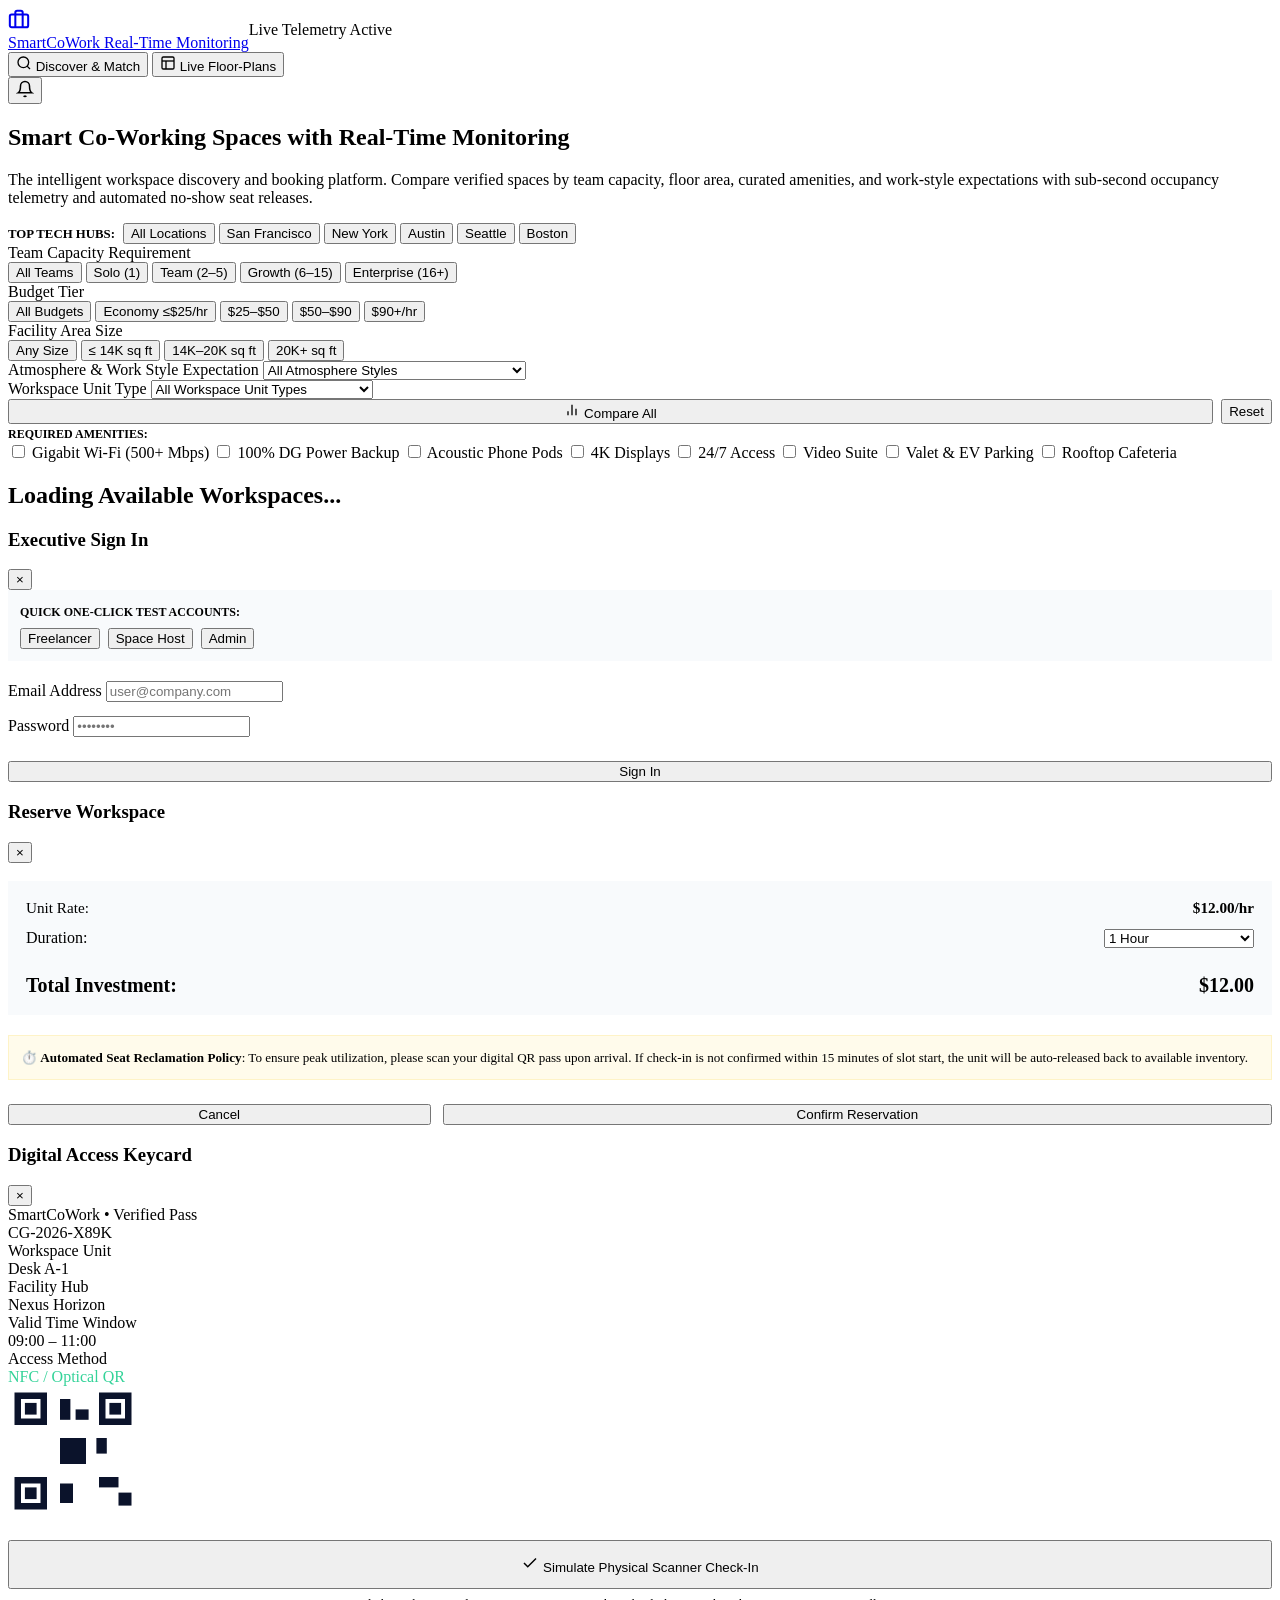
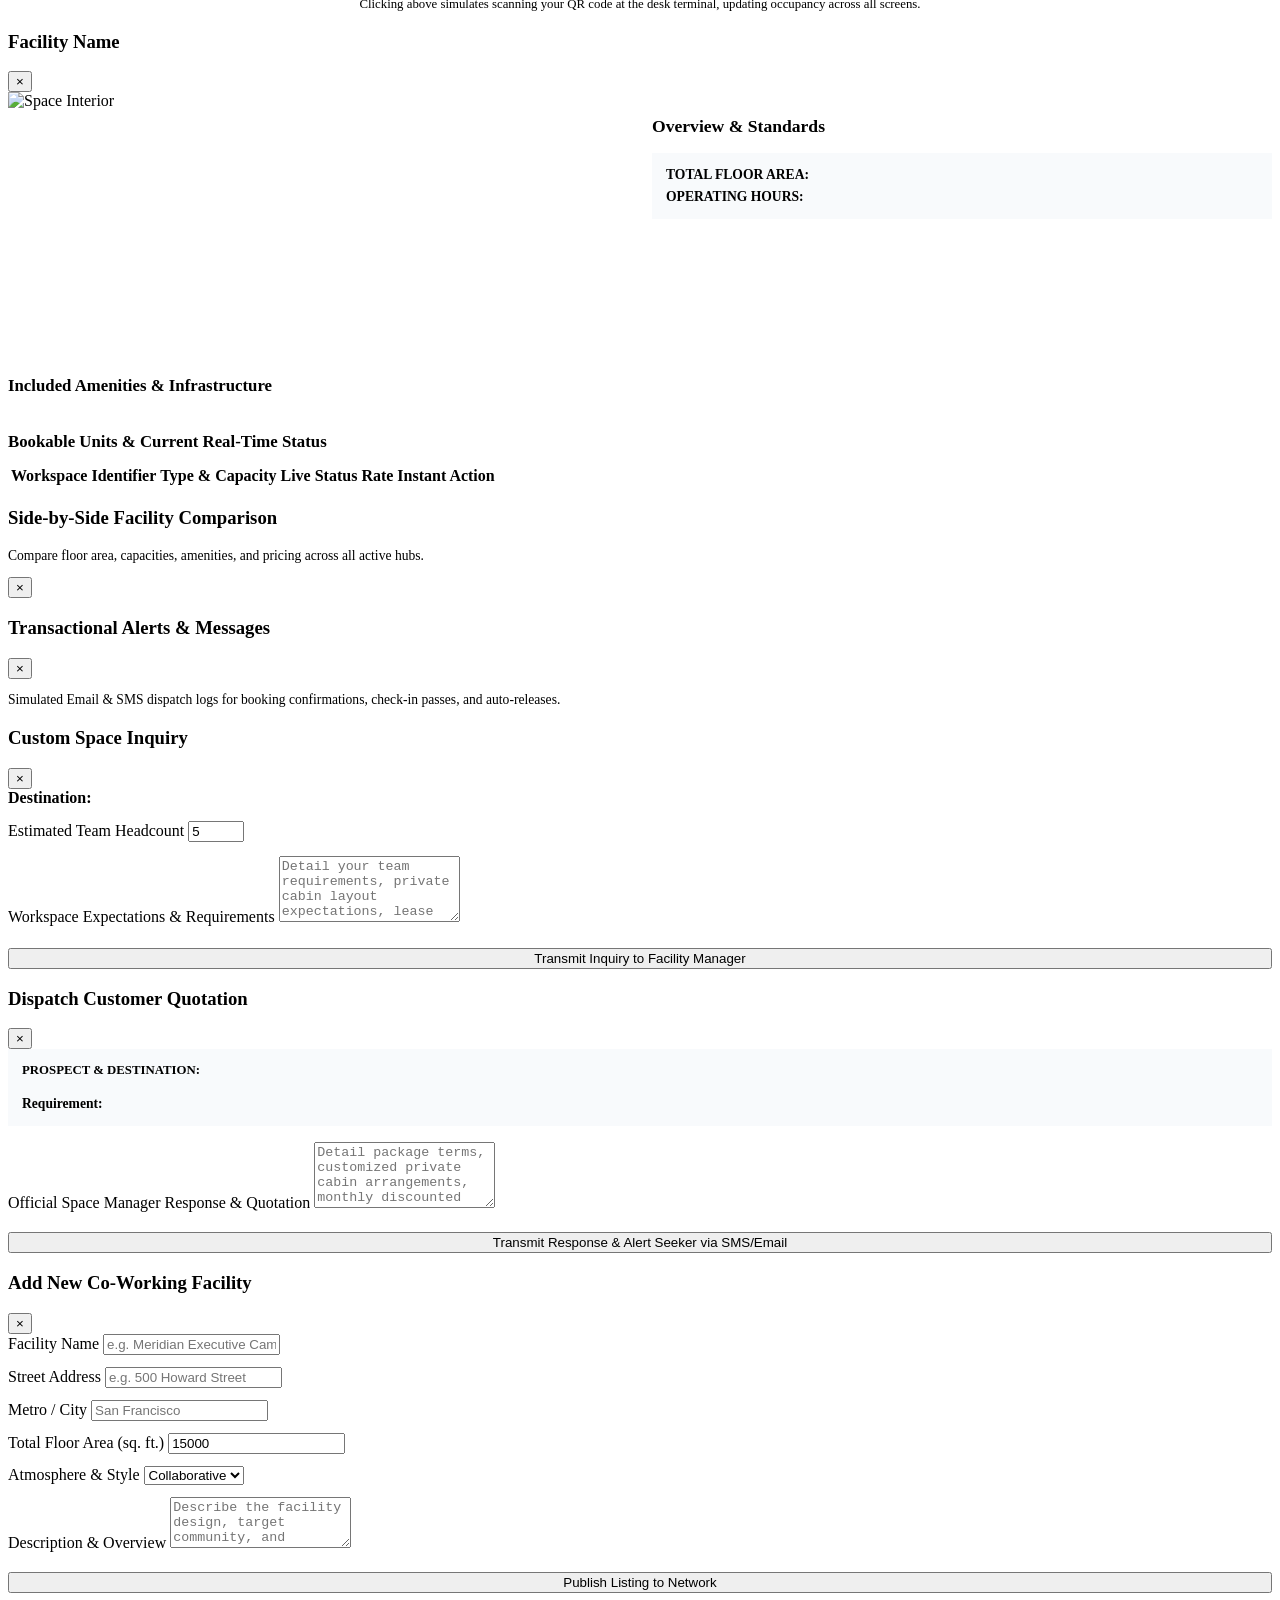
==== public/index.html @ 412f6cab "feat: Smart Co-Working Space Management platform with real-time telemetry, multi-bracket search, and" ====
<!DOCTYPE html>
<html lang="en">
<head>
  <meta charset="UTF-8">
  <meta name="viewport" content="width=device-width, initial-scale=1.0">
  <title>SmartCoWork | Real-Time Workspace Intelligence & Management</title>
  <link rel="stylesheet" href="/css/style.css">
</head>
<body>

  <!-- ==========================================================================
       Executive Navigation Bar
       ========================================================================== -->
  <header class="header">
    <div class="container header-inner">
      <div style="display: flex; align-items: center;">
        <a href="#" class="brand-wrapper" onclick="switchTab('explore')">
          <div class="brand-symbol">
            <svg width="22" height="22" viewBox="0 0 24 24" fill="none" stroke="currentColor" stroke-width="2.2">
              <rect x="2" y="7" width="20" height="14" rx="2" ry="2"/>
              <path d="M16 21V5a2 2 0 0 0-2-2h-4a2 2 0 0 0-2 2v16"/>
            </svg>
          </div>
          <div class="brand-text-block">
            <span class="brand-name">SmartCoWork</span>
            <span class="brand-subtext">Real-Time Monitoring</span>
          </div>
        </a>

        <div id="telemetry-live-badge" class="telemetry-pulse-indicator">
          <div class="pulse-circle"></div> Live Telemetry Active
        </div>
      </div>

      <!-- Navigation Links -->
      <nav class="nav-navigation">
        <button class="nav-link-btn active" data-tab="explore">
          <svg width="16" height="16" viewBox="0 0 24 24" fill="none" stroke="currentColor" stroke-width="2"><circle cx="11" cy="11" r="8"/><line x1="21" y1="21" x2="16.65" y2="16.65"/></svg>
          Discover & Match
        </button>
        <button class="nav-link-btn" data-tab="floor-map">
          <svg width="16" height="16" viewBox="0 0 24 24" fill="none" stroke="currentColor" stroke-width="2"><rect x="3" y="3" width="18" height="18" rx="2"/><line x1="3" y1="9" x2="21" y2="9"/><line x1="9" y1="21" x2="9" y2="9"/></svg>
          Live Floor-Plans
        </button>
        <button id="nav-item-bookings" class="nav-link-btn" data-tab="bookings" style="display: none;">
          <svg width="16" height="16" viewBox="0 0 24 24" fill="none" stroke="currentColor" stroke-width="2"><rect x="3" y="4" width="18" height="18" rx="2" ry="2"/><line x1="16" y1="2" x2="16" y2="6"/><line x1="8" y1="2" x2="8" y2="6"/><line x1="3" y1="10" x2="21" y2="10"/></svg>
          My Bookings
        </button>
        <button id="nav-item-host" class="nav-link-btn" data-tab="host" style="display: none;">
          <svg width="16" height="16" viewBox="0 0 24 24" fill="none" stroke="currentColor" stroke-width="2"><path d="M3 9l9-7 9 7v11a2 2 0 0 1-2 2H5a2 2 0 0 1-2-2z"/><polyline points="9 22 9 12 15 12 15 22"/></svg>
          Host Hub
        </button>
        <button id="nav-item-admin" class="nav-link-btn" data-tab="admin" style="display: none;">
          <svg width="16" height="16" viewBox="0 0 24 24" fill="none" stroke="currentColor" stroke-width="2"><path d="M12 20v-6M6 20V10M18 20V4"/></svg>
          Admin Console
        </button>
      </nav>

      <!-- User Auth & Notification Bell -->
      <div class="header-actions">
        <button class="notification-bell-btn" title="Simulated Email & SMS Notifications" onclick="openNotificationsDrawer()">
          <svg width="18" height="18" viewBox="0 0 24 24" fill="none" stroke="currentColor" stroke-width="2">
            <path d="M18 8A6 6 0 0 0 6 8c0 7-3 9-3 9h18s-3-2-3-9"/>
            <path d="M13.73 21a2 2 0 0 1-3.46 0"/>
          </svg>
          <span id="nav-bell-badge" class="bell-badge" style="display: none;">0</span>
        </button>

        <div id="auth-profile-container"></div>
      </div>
    </div>
  </header>

  <!-- ==========================================================================
       Main Container
       ========================================================================== -->
  <main class="container">

    <!-- ==========================================
         TAB 1: DISCOVER & SMART MATCH
         ========================================== -->
    <div id="pane-explore" class="tab-pane">
      
      <!-- Hero Headline Banner -->
      <section class="hero-section">
        <div class="hero-content">
          <h1 class="hero-headline">Smart Co-Working Spaces with <span>Real-Time Monitoring</span></h1>
          <p class="hero-subhead">
            The intelligent workspace discovery and booking platform. Compare verified spaces by team capacity, floor area, curated amenities, and work-style expectations with sub-second occupancy telemetry and automated no-show seat releases.
          </p>

          <!-- City Filter Pills -->
          <div class="city-pill-selector">
            <span style="font-size: 0.8rem; font-weight: 800; text-transform: uppercase; color: var(--text-muted); margin-right: 4px;">Top Tech Hubs:</span>
            <button class="city-pill-btn active" data-city="all">All Locations</button>
            <button class="city-pill-btn" data-city="San Francisco">San Francisco</button>
            <button class="city-pill-btn" data-city="New York">New York</button>
            <button class="city-pill-btn" data-city="Austin">Austin</button>
            <button class="city-pill-btn" data-city="Seattle">Seattle</button>
            <button class="city-pill-btn" data-city="Boston">Boston</button>
          </div>
        </div>

        <!-- Classy Segmented Filter Bar (NO RANGE SLIDERS) -->
        <div class="executive-filter-card">
          <div class="filter-row">
            
            <!-- Team Size Segmented Control -->
            <div class="filter-col">
              <label class="filter-label">Team Capacity Requirement</label>
              <div class="segmented-group">
                <button class="segmented-btn seg-team-btn active" data-val="all">All Teams</button>
                <button class="segmented-btn seg-team-btn" data-val="solo">Solo (1)</button>
                <button class="segmented-btn seg-team-btn" data-val="small">Team (2–5)</button>
                <button class="segmented-btn seg-team-btn" data-val="growth">Growth (6–15)</button>
                <button class="segmented-btn seg-team-btn" data-val="enterprise">Enterprise (16+)</button>
              </div>
            </div>

            <!-- Budget Bracket Segmented Control -->
            <div class="filter-col">
              <label class="filter-label">Budget Tier</label>
              <div class="segmented-group">
                <button class="segmented-btn seg-budget-btn active" data-val="all">All Budgets</button>
                <button class="segmented-btn seg-budget-btn" data-val="economy">Economy ≤$25/hr</button>
                <button class="segmented-btn seg-budget-btn" data-val="standard">$25–$50</button>
                <button class="segmented-btn seg-budget-btn" data-val="executive">$50–$90</button>
                <button class="segmented-btn seg-budget-btn" data-val="premium">$90+/hr</button>
              </div>
            </div>

            <!-- Floor Area Size Segmented Control -->
            <div class="filter-col">
              <label class="filter-label">Facility Area Size</label>
              <div class="segmented-group">
                <button class="segmented-btn seg-area-btn active" data-val="all">Any Size</button>
                <button class="segmented-btn seg-area-btn" data-val="compact">≤ 14K sq ft</button>
                <button class="segmented-btn seg-area-btn" data-val="medium">14K–20K sq ft</button>
                <button class="segmented-btn seg-area-btn" data-val="large">20K+ sq ft</button>
              </div>
            </div>

          </div>

          <!-- Secondary Filters Row -->
          <div class="filter-row" style="margin-bottom: 0;">
            
            <!-- Atmosphere / Vibe Select -->
            <div class="filter-col">
              <label class="filter-label">Atmosphere & Work Style Expectation</label>
              <select id="filter-work-style" class="select-input">
                <option value="all">All Atmosphere Styles</option>
                <option value="COLLABORATIVE">Collaborative & Energetic Startup Hub</option>
                <option value="QUIET_FOCUS">Quiet Focus & Deep Work Sanctuary</option>
                <option value="EXECUTIVE">Executive / Client-Facing Prestige Suites</option>
              </select>
            </div>

            <!-- Workspace Unit Type Select -->
            <div class="filter-col">
              <label class="filter-label">Workspace Unit Type</label>
              <select id="filter-unit-type" class="select-input">
                <option value="all">All Workspace Unit Types</option>
                <option value="HOT_DESK">Flexible Hot Desk (Shared Bay)</option>
                <option value="DEDICATED_DESK">Dedicated Motorized Ergo Desk</option>
                <option value="PRIVATE_CABIN">Private Acoustic Team Cabin</option>
                <option value="MEETING_ROOM">4K Smart Video Conference Suite</option>
              </select>
            </div>

            <!-- Action Buttons -->
            <div class="filter-col" style="justify-content: flex-end;">
              <div style="display: flex; gap: 8px;">
                <button class="btn btn-outline" style="flex: 1;" onclick="openCompareModal()">
                  <svg width="16" height="16" viewBox="0 0 24 24" fill="none" stroke="currentColor" stroke-width="2"><line x1="18" y1="20" x2="18" y2="10"/><line x1="12" y1="20" x2="12" y2="4"/><line x1="6" y1="20" x2="6" y2="14"/></svg>
                  Compare All
                </button>
                <button class="btn btn-outline" onclick="resetAllFilters()">Reset</button>
              </div>
            </div>

          </div>

          <!-- Amenities Filter Selector -->
          <div class="amenities-selector-box">
            <span style="font-size: 0.75rem; font-weight: 800; text-transform: uppercase; color: var(--text-muted);">Required Amenities:</span>
            <div class="amenity-chip-list">
              <label class="amenity-chip-label">
                <input type="checkbox" value="GIGABIT_WIFI" class="filter-amenity-checkbox"> Gigabit Wi-Fi (500+ Mbps)
              </label>
              <label class="amenity-chip-label">
                <input type="checkbox" value="POWER_BACKUP" class="filter-amenity-checkbox"> 100% DG Power Backup
              </label>
              <label class="amenity-chip-label">
                <input type="checkbox" value="PHONE_BOOTHS" class="filter-amenity-checkbox"> Acoustic Phone Pods
              </label>
              <label class="amenity-chip-label">
                <input type="checkbox" value="DUAL_MONITORS" class="filter-amenity-checkbox"> 4K Displays
              </label>
              <label class="amenity-chip-label">
                <input type="checkbox" value="ACCESS_24_7" class="filter-amenity-checkbox"> 24/7 Access
              </label>
              <label class="amenity-chip-label">
                <input type="checkbox" value="SMART_CONFERENCE" class="filter-amenity-checkbox"> Video Suite
              </label>
              <label class="amenity-chip-label">
                <input type="checkbox" value="VALET_PARKING" class="filter-amenity-checkbox"> Valet & EV Parking
              </label>
              <label class="amenity-chip-label">
                <input type="checkbox" value="CAFETERIA" class="filter-amenity-checkbox"> Rooftop Cafeteria
              </label>
            </div>
          </div>
        </div>
      </section>

      <!-- Spaces Results Header & Cards Grid -->
      <div class="spaces-section-header">
        <h2 id="spaces-results-count" class="spaces-count-title">Loading Available Workspaces...</h2>
      </div>

      <div id="spaces-grid" class="spaces-grid"></div>
    </div>

    <!-- ==========================================
         TAB 2: INTERACTIVE LIVE FLOOR-MAP
         ========================================== -->
    <div id="pane-floor-map" class="tab-pane" style="display: none;">
      <div class="blueprint-card">
        <div class="blueprint-toolbar">
          <div>
            <label style="font-size: 0.75rem; font-weight: 800; text-transform: uppercase; color: var(--text-muted); display: block; margin-bottom: 4px;">Active Workspace Facility:</label>
            <select id="blueprint-facility-select" class="select-input" style="width: 320px; font-weight: 700;" onchange="loadFloorMapTab()"></select>
          </div>

          <!-- Color Status Legend -->
          <div class="blueprint-legend">
            <div class="legend-chip"><div class="legend-pip pip-vacant"></div> Vacant (Available)</div>
            <div class="legend-chip"><div class="legend-pip pip-reserved"></div> Reserved (Pending Arrival)</div>
            <div class="legend-chip"><div class="legend-pip pip-occupied"></div> Occupied (In Session)</div>
            <div class="legend-chip"><div class="legend-pip pip-maintenance"></div> Maintenance</div>
          </div>
        </div>

        <div id="blueprint-facility-info" style="margin-bottom: 18px;"></div>

        <!-- Architectural Blueprint Canvas -->
        <div id="blueprint-svg-wrapper" class="svg-viewport-wrapper"></div>

        <div style="display: flex; justify-content: space-between; align-items: center; margin-top: 18px; padding-top: 14px; border-top: 1px solid var(--border-subtle); font-size: 0.85rem; color: var(--text-muted);">
          <span>💡 <strong>Live Interactive Booking</strong>: Click on any green desk or cabin to reserve immediately. Status changes synchronize across all connected screens in real time.</span>
          <span style="font-weight: 700; color: var(--telemetry-vacant);">● Sub-Second Telemetry Active</span>
        </div>
      </div>
    </div>

    <!-- ==========================================
         TAB 3: USER BOOKINGS & DIGITAL PASSES
         ========================================== -->
    <div id="pane-bookings" class="tab-pane" style="display: none;">
      <h2 style="font-size: 1.6rem; font-weight: 800; color: var(--brand-navy); margin-bottom: 6px;">My Workspace Reservations & Passes</h2>
      <p style="color: var(--text-muted); margin-bottom: 24px;">
        Manage your active reservations, digital QR keycard access passes, and check-in history.
      </p>
      <div id="my-bookings-container"></div>
    </div>

    <!-- ==========================================
         TAB 4: SPACE OWNER OPERATIONS HUB
         ========================================== -->
    <div id="pane-host" class="tab-pane" style="display: none;">
      <h2 style="font-size: 1.6rem; font-weight: 800; color: var(--brand-navy); margin-bottom: 6px;">Space Host Operations Hub</h2>
      <p style="color: var(--text-muted); margin-bottom: 24px;">
        Real-time floor control center: override desk states, monitor check-in compliance, and list new inventory.
      </p>
      <div id="host-hub-container"></div>
    </div>

    <!-- ==========================================
         TAB 5: ADMIN PLATFORM METRICS
         ========================================== -->
    <div id="pane-admin" class="tab-pane" style="display: none;">
      <h2 style="font-size: 1.6rem; font-weight: 800; color: var(--brand-navy); margin-bottom: 6px;">Platform Administrator Command Center</h2>
      <p style="color: var(--text-muted); margin-bottom: 24px;">
        Multi-facility telemetry overview, automated no-show seat reclamation metrics, and live sensor stream audit logs.
      </p>
      <div id="admin-metrics-container"></div>
    </div>

  </main>

  <!-- ==========================================================================
       MODALS & DIALOGS
       ========================================================================== -->

  <!-- Auth Modal -->
  <div id="auth-modal" class="modal-overlay">
    <div class="modal-window">
      <div class="modal-top-bar">
        <h3 id="auth-modal-title" class="modal-heading">Executive Sign In</h3>
        <button class="btn-close-modal" onclick="closeAuthModal()">&times;</button>
      </div>

      <!-- Quick Demo Switcher -->
      <div style="background: #f8fafc; border: 1px solid var(--border-subtle); padding: 12px; border-radius: var(--radius-sm); margin-bottom: 20px;">
        <span style="font-size: 0.75rem; font-weight: 800; text-transform: uppercase; color: var(--text-muted);">Quick One-Click Test Accounts:</span>
        <div style="display: flex; gap: 8px; margin-top: 8px;">
          <button type="button" class="btn btn-outline btn-sm" onclick="quickLoginAs('USER')">Freelancer</button>
          <button type="button" class="btn btn-outline btn-sm" onclick="quickLoginAs('OWNER')">Space Host</button>
          <button type="button" class="btn btn-outline btn-sm" onclick="quickLoginAs('ADMIN')">Admin</button>
        </div>
      </div>

      <form onsubmit="handleAuthSubmit(event)">
        <div id="auth-register-fields" style="display: none;">
          <div class="filter-col" style="margin-bottom: 14px;">
            <label class="filter-label">Full Name</label>
            <input type="text" id="auth-fullname" class="text-input" placeholder="e.g. Jessica Sterling" />
          </div>
          <div class="filter-col" style="margin-bottom: 14px;">
            <label class="filter-label">Account Role</label>
            <select id="auth-role" class="select-input">
              <option value="USER">Space Seeker (Freelancer / Enterprise Team)</option>
              <option value="SPACE_OWNER">Space Host / Facility Manager</option>
            </select>
          </div>
          <div class="filter-col" style="margin-bottom: 14px;">
            <label class="filter-label">Company / Organization (Optional)</label>
            <input type="text" id="auth-company" class="text-input" placeholder="e.g. Sterling Ventures Ltd." />
          </div>
        </div>

        <div class="filter-col" style="margin-bottom: 14px;">
          <label class="filter-label">Email Address</label>
          <input type="email" id="auth-email" class="text-input" required placeholder="user@company.com" />
        </div>

        <div class="filter-col" style="margin-bottom: 24px;">
          <label class="filter-label">Password</label>
          <input type="password" id="auth-password" class="text-input" required placeholder="••••••••" />
        </div>

        <button type="submit" id="auth-submit-btn" class="btn btn-primary" style="width: 100%;">Sign In</button>
      </form>
    </div>
  </div>

  <!-- Instant Booking Modal -->
  <div id="booking-modal" class="modal-overlay">
    <div class="modal-window">
      <div class="modal-top-bar">
        <h3 class="modal-heading">Reserve Workspace</h3>
        <button class="btn-close-modal" onclick="closeBookingModal()">&times;</button>
      </div>

      <div style="margin-bottom: 18px;">
        <div id="booking-unit-title" style="font-size: 1.35rem; font-weight: 800; color: var(--brand-navy);"></div>
        <div id="booking-facility-title" style="color: var(--text-muted); font-size: 0.9rem; font-weight: 600;"></div>
      </div>

      <div style="background: #f8fafc; border: 1px solid var(--border-subtle); padding: 18px; border-radius: var(--radius-md); margin-bottom: 20px;">
        <div style="display: flex; justify-content: space-between; margin-bottom: 12px; font-size: 0.95rem;">
          <span style="color: var(--text-secondary);">Unit Rate:</span>
          <strong id="booking-hourly-rate" style="color: var(--brand-navy);">$12.00/hr</strong>
        </div>
        <div style="display: flex; justify-content: space-between; align-items: center; margin-bottom: 14px;">
          <span style="color: var(--text-secondary);">Duration:</span>
          <select id="booking-duration-select" class="select-input" style="width: 150px;" onchange="calculateBookingTotal()">
            <option value="1">1 Hour</option>
            <option value="2">2 Hours</option>
            <option value="4">Half Day (4 hrs)</option>
            <option value="8">Full Day (8 hrs)</option>
          </select>
        </div>
        <div style="display: flex; justify-content: space-between; border-top: 1px solid var(--border-subtle); padding-top: 12px; font-weight: 800; font-size: 1.25rem;">
          <span>Total Investment:</span>
          <span id="booking-calc-total" style="color: var(--brand-blue);">$12.00</span>
        </div>
      </div>

      <div style="font-size: 0.82rem; color: var(--text-muted); margin-bottom: 24px; line-height: 1.5; background: #fffbeb; border: 1px solid #fef3c7; padding: 12px; border-radius: var(--radius-sm);">
        ⏱️ <strong>Automated Seat Reclamation Policy</strong>: To ensure peak utilization, please scan your digital QR pass upon arrival. If check-in is not confirmed within 15 minutes of slot start, the unit will be auto-released back to available inventory.
      </div>

      <div style="display: flex; gap: 12px;">
        <button class="btn btn-outline" style="flex: 1;" onclick="closeBookingModal()">Cancel</button>
        <button class="btn btn-primary" style="flex: 2;" onclick="confirmBooking()">Confirm Reservation</button>
      </div>
    </div>
  </div>

  <!-- Luxury Digital Boarding Pass / QR Keycard Modal -->
  <div id="qr-modal" class="modal-overlay">
    <div class="modal-window">
      <div class="modal-top-bar">
        <h3 class="modal-heading">Digital Access Keycard</h3>
        <button class="btn-close-modal" onclick="closeQRModal()">&times;</button>
      </div>

      <!-- Boarding Pass Graphic -->
      <div class="digital-boarding-pass">
        <div class="pass-header">
          <div class="pass-brand">SmartCoWork • Verified Pass</div>
          <div id="pass-code" class="pass-ref-code">CG-2026-X89K</div>
        </div>

        <div class="pass-body-grid">
          <div>
            <div class="pass-field-label">Workspace Unit</div>
            <div id="pass-unit" class="pass-field-value">Desk A-1</div>
          </div>
          <div>
            <div class="pass-field-label">Facility Hub</div>
            <div id="pass-facility" class="pass-field-value">Nexus Horizon</div>
          </div>
          <div>
            <div class="pass-field-label">Valid Time Window</div>
            <div id="pass-time" class="pass-field-value">09:00 – 11:00</div>
          </div>
          <div>
            <div class="pass-field-label">Access Method</div>
            <div class="pass-field-value" style="color: #34d399;">NFC / Optical QR</div>
          </div>
        </div>

        <div class="pass-qr-box">
          <svg width="130" height="130" viewBox="0 0 100 100" fill="#0b132b">
            <rect x="5" y="5" width="25" height="25"/>
            <rect x="10" y="10" width="15" height="15" fill="#fff"/>
            <rect x="13" y="13" width="9" height="9"/>
            <rect x="70" y="5" width="25" height="25"/>
            <rect x="75" y="10" width="15" height="15" fill="#fff"/>
            <rect x="78" y="13" width="9" height="9"/>
            <rect x="5" y="70" width="25" height="25"/>
            <rect x="10" y="75" width="15" height="15" fill="#fff"/>
            <rect x="13" y="78" width="9" height="9"/>
            <rect x="40" y="10" width="8" height="16"/>
            <rect x="52" y="18" width="10" height="8"/>
            <rect x="40" y="40" width="20" height="20"/>
            <rect x="68" y="40" width="8" height="12"/>
            <rect x="70" y="70" width="15" height="8"/>
            <rect x="40" y="75" width="10" height="15"/>
            <rect x="85" y="82" width="10" height="10"/>
          </svg>
          <div id="pass-token-string" style="font-size: 0.65rem; font-family: var(--font-mono); color: #64748b; margin-top: 8px;"></div>
        </div>
      </div>

      <div style="margin-top: 20px;">
        <button id="btn-trigger-checkin" class="btn btn-secondary" style="width: 100%; padding: 12px;">
          <svg width="18" height="18" viewBox="0 0 24 24" fill="none" stroke="currentColor" stroke-width="2"><polyline points="20 6 9 17 4 12"/></svg>
          Simulate Physical Scanner Check-In
        </button>
        <p style="text-align: center; font-size: 0.8rem; color: var(--text-muted); margin-top: 8px;">
          Clicking above simulates scanning your QR code at the desk terminal, updating occupancy across all screens.
        </p>
      </div>
    </div>
  </div>

  <!-- Space Details Drawer Modal -->
  <div id="space-details-modal" class="modal-overlay">
    <div class="modal-window modal-window-wide">
      <div class="modal-top-bar">
        <div>
          <h3 id="modal-detail-name" class="modal-heading">Facility Name</h3>
          <div id="modal-detail-address" style="color: var(--text-muted); font-size: 0.85rem; font-weight: 600;"></div>
        </div>
        <button class="btn-close-modal" onclick="closeSpaceDetailsModal()">&times;</button>
      </div>

      <div style="display: grid; grid-template-columns: 1fr 1fr; gap: 24px; margin-bottom: 24px;">
        <img id="modal-detail-img" src="" alt="Space Interior" style="width: 100%; height: 260px; object-fit: cover; border-radius: var(--radius-md);" />
        <div>
          <h4 style="font-size: 1.1rem; font-weight: 800; color: var(--brand-navy); margin-bottom: 8px;">Overview & Standards</h4>
          <p id="modal-detail-desc" style="font-size: 0.9rem; color: var(--text-secondary); line-height: 1.6; margin-bottom: 16px;"></p>
          
          <div style="background: #f8fafc; padding: 14px; border-radius: var(--radius-sm); border: 1px solid var(--border-subtle);">
            <div style="display: flex; justify-content: space-between; margin-bottom: 6px; font-size: 0.85rem;">
              <span style="color: var(--text-muted); font-weight: 700;">TOTAL FLOOR AREA:</span>
              <strong id="modal-detail-area"></strong>
            </div>
            <div style="display: flex; justify-content: space-between; font-size: 0.85rem;">
              <span style="color: var(--text-muted); font-weight: 700;">OPERATING HOURS:</span>
              <strong id="modal-detail-hours"></strong>
            </div>
          </div>
        </div>
      </div>

      <h4 style="font-size: 1.05rem; font-weight: 800; color: var(--brand-navy); margin-bottom: 12px;">Included Amenities & Infrastructure</h4>
      <div id="modal-detail-amenities" style="display: grid; grid-template-columns: repeat(auto-fill, minmax(220px, 1fr)); gap: 10px; margin-bottom: 24px;"></div>

      <h4 style="font-size: 1.05rem; font-weight: 800; color: var(--brand-navy); margin-bottom: 12px;">Bookable Units & Current Real-Time Status</h4>
      <table class="enterprise-table">
        <thead>
          <tr>
            <th>Workspace Identifier</th>
            <th>Type & Capacity</th>
            <th>Live Status</th>
            <th>Rate</th>
            <th>Instant Action</th>
          </tr>
        </thead>
        <tbody id="modal-detail-units"></tbody>
      </table>
    </div>
  </div>

  <!-- Compare Spaces Matrix Modal -->
  <div id="compare-modal" class="modal-overlay">
    <div class="modal-window modal-window-wide">
      <div class="modal-top-bar">
        <div>
          <h3 class="modal-heading">Side-by-Side Facility Comparison</h3>
          <p style="color: var(--text-muted); font-size: 0.85rem;">Compare floor area, capacities, amenities, and pricing across all active hubs.</p>
        </div>
        <button class="btn-close-modal" onclick="closeCompareModal()">&times;</button>
      </div>

      <div id="compare-matrix-container" style="overflow-x: auto;"></div>
    </div>
  </div>

  <!-- Notifications Drawer Modal -->
  <div id="notifications-modal" class="modal-overlay">
    <div class="modal-window">
      <div class="modal-top-bar">
        <h3 class="modal-heading">Transactional Alerts & Messages</h3>
        <button class="btn-close-modal" onclick="closeNotificationsModal()">&times;</button>
      </div>
      <p style="color: var(--text-muted); font-size: 0.85rem; margin-bottom: 16px;">
        Simulated Email & SMS dispatch logs for booking confirmations, check-in passes, and auto-releases.
      </p>
      <div id="notifications-list"></div>
    </div>
  </div>

  <!-- Enterprise / Custom Inquiry Modal -->
  <div id="inquiry-modal" class="modal-overlay">
    <div class="modal-window">
      <div class="modal-top-bar">
        <h3 class="modal-heading">Custom Space Inquiry</h3>
        <button class="btn-close-modal" onclick="closeInquiryModal()">&times;</button>
      </div>

      <form onsubmit="handleInquirySubmit(event)">
        <input type="hidden" id="inquiry-facility-id" />
        <div style="margin-bottom: 14px; font-weight: 700; color: var(--brand-navy);">
          Destination: <span id="inquiry-space-name" style="color: var(--brand-blue);"></span>
        </div>

        <div class="filter-col" style="margin-bottom: 14px;">
          <label class="filter-label">Estimated Team Headcount</label>
          <input type="number" id="inquiry-team-size" class="text-input" min="1" max="100" value="5" required />
        </div>

        <div class="filter-col" style="margin-bottom: 22px;">
          <label class="filter-label">Workspace Expectations & Requirements</label>
          <textarea id="inquiry-message" class="text-input" rows="4" placeholder="Detail your team requirements, private cabin layout expectations, lease duration, or custom bandwidth setup..." required></textarea>
        </div>

        <button type="submit" class="btn btn-primary" style="width: 100%;">Transmit Inquiry to Facility Manager</button>
      </form>
    </div>
  </div>

  <!-- Space Owner: Respond to Customer Inquiry Modal -->
  <div id="respond-inquiry-modal" class="modal-overlay">
    <div class="modal-window">
      <div class="modal-top-bar">
        <h3 class="modal-heading">Dispatch Customer Quotation</h3>
        <button class="btn-close-modal" onclick="closeRespondInquiryModal()">&times;</button>
      </div>

      <form onsubmit="handleRespondInquirySubmit(event)">
        <div style="background: #f8fafc; border: 1px solid var(--border-subtle); padding: 14px; border-radius: var(--radius-sm); margin-bottom: 16px;">
          <div style="font-size: 0.8rem; color: var(--text-muted); font-weight: 700; text-transform: uppercase;">PROSPECT & DESTINATION:</div>
          <div id="resp-inq-seeker" style="font-weight: 800; color: var(--brand-navy); margin-top: 2px;"></div>
          <div id="resp-inq-facility" style="color: var(--brand-blue); font-weight: 700; font-size: 0.9rem;"></div>
          
          <div style="margin-top: 10px; font-size: 0.85rem; color: var(--text-secondary); border-top: 1px solid var(--border-subtle); padding-top: 8px;">
            <strong>Requirement:</strong> <span id="resp-inq-request"></span>
          </div>
        </div>

        <div class="filter-col" style="margin-bottom: 20px;">
          <label class="filter-label">Official Space Manager Response & Quotation</label>
          <textarea id="resp-inq-notes" class="text-input" rows="4" placeholder="Detail package terms, customized private cabin arrangements, monthly discounted rates, and tour schedule..." required></textarea>
        </div>

        <button type="submit" class="btn btn-primary" style="width: 100%;">Transmit Response & Alert Seeker via SMS/Email</button>
      </form>
    </div>
  </div>

  <!-- Space Owner: Add Facility Modal -->
  <div id="new-space-modal" class="modal-overlay">
    <div class="modal-window">
      <div class="modal-top-bar">
        <h3 class="modal-heading">Add New Co-Working Facility</h3>
        <button class="btn-close-modal" onclick="closeNewSpaceModal()">&times;</button>
      </div>

      <form onsubmit="handleCreateSpace(event)">
        <div class="filter-col" style="margin-bottom: 12px;">
          <label class="filter-label">Facility Name</label>
          <input type="text" id="new-space-name" class="text-input" required placeholder="e.g. Meridian Executive Campus" />
        </div>
        <div class="filter-col" style="margin-bottom: 12px;">
          <label class="filter-label">Street Address</label>
          <input type="text" id="new-space-address" class="text-input" required placeholder="e.g. 500 Howard Street" />
        </div>
        <div class="filter-col" style="margin-bottom: 12px;">
          <label class="filter-label">Metro / City</label>
          <input type="text" id="new-space-city" class="text-input" required placeholder="San Francisco" />
        </div>
        <div class="filter-col" style="margin-bottom: 12px;">
          <label class="filter-label">Total Floor Area (sq. ft.)</label>
          <input type="number" id="new-space-area" class="text-input" value="15000" required />
        </div>
        <div class="filter-col" style="margin-bottom: 12px;">
          <label class="filter-label">Atmosphere & Style</label>
          <select id="new-space-style" class="select-input">
            <option value="COLLABORATIVE">Collaborative</option>
            <option value="QUIET_FOCUS">Quiet Focus</option>
            <option value="EXECUTIVE">Executive</option>
          </select>
        </div>
        <div class="filter-col" style="margin-bottom: 20px;">
          <label class="filter-label">Description & Overview</label>
          <textarea id="new-space-desc" class="text-input" rows="3" placeholder="Describe the facility design, target community, and amenities..."></textarea>
        </div>

        <button type="submit" class="btn btn-primary" style="width: 100%;">Publish Listing to Network</button>
      </form>
    </div>
  </div>

  <!-- Toast Notification Stack -->
  <div id="toast-stack" class="toast-stack"></div>

  <!-- Scripts -->
  <script src="/js/api.js"></script>
  <script src="/js/sse.js"></script>
  <script src="/js/app.js"></script>
</body>
</html>
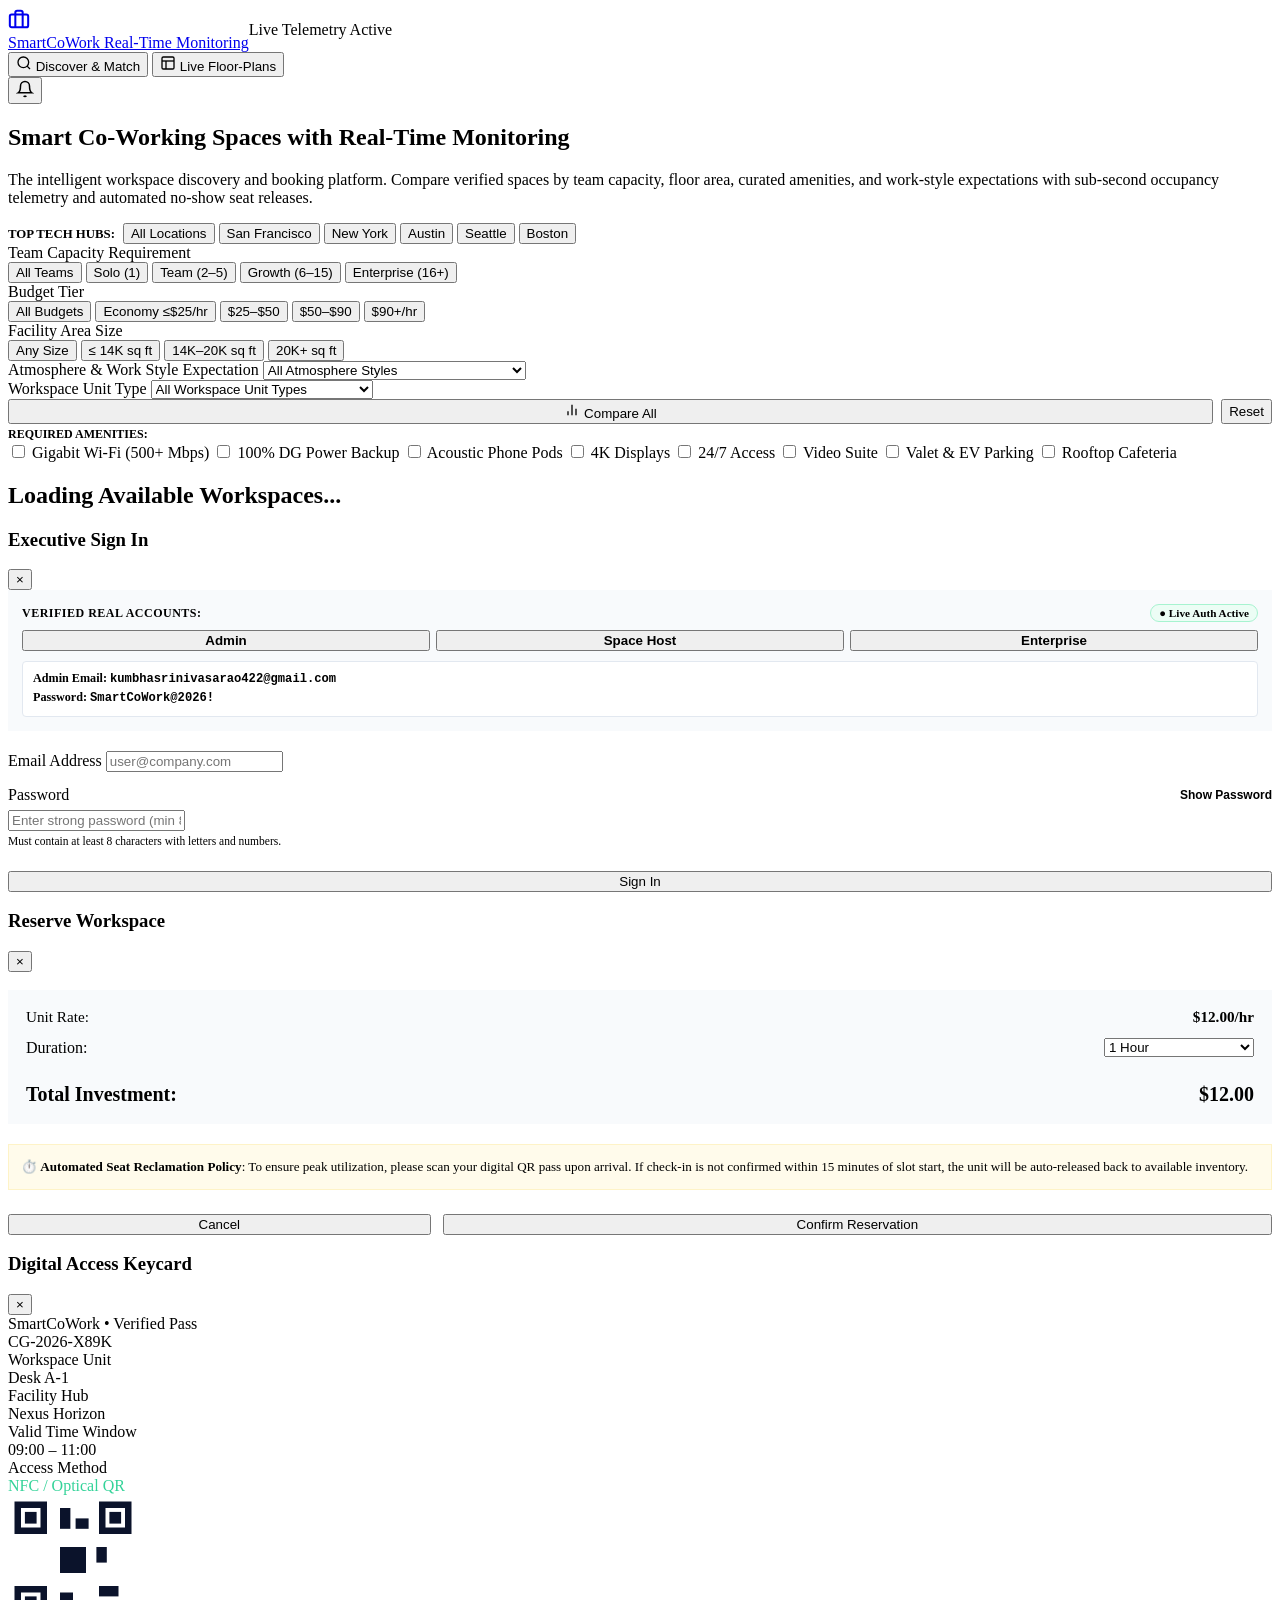
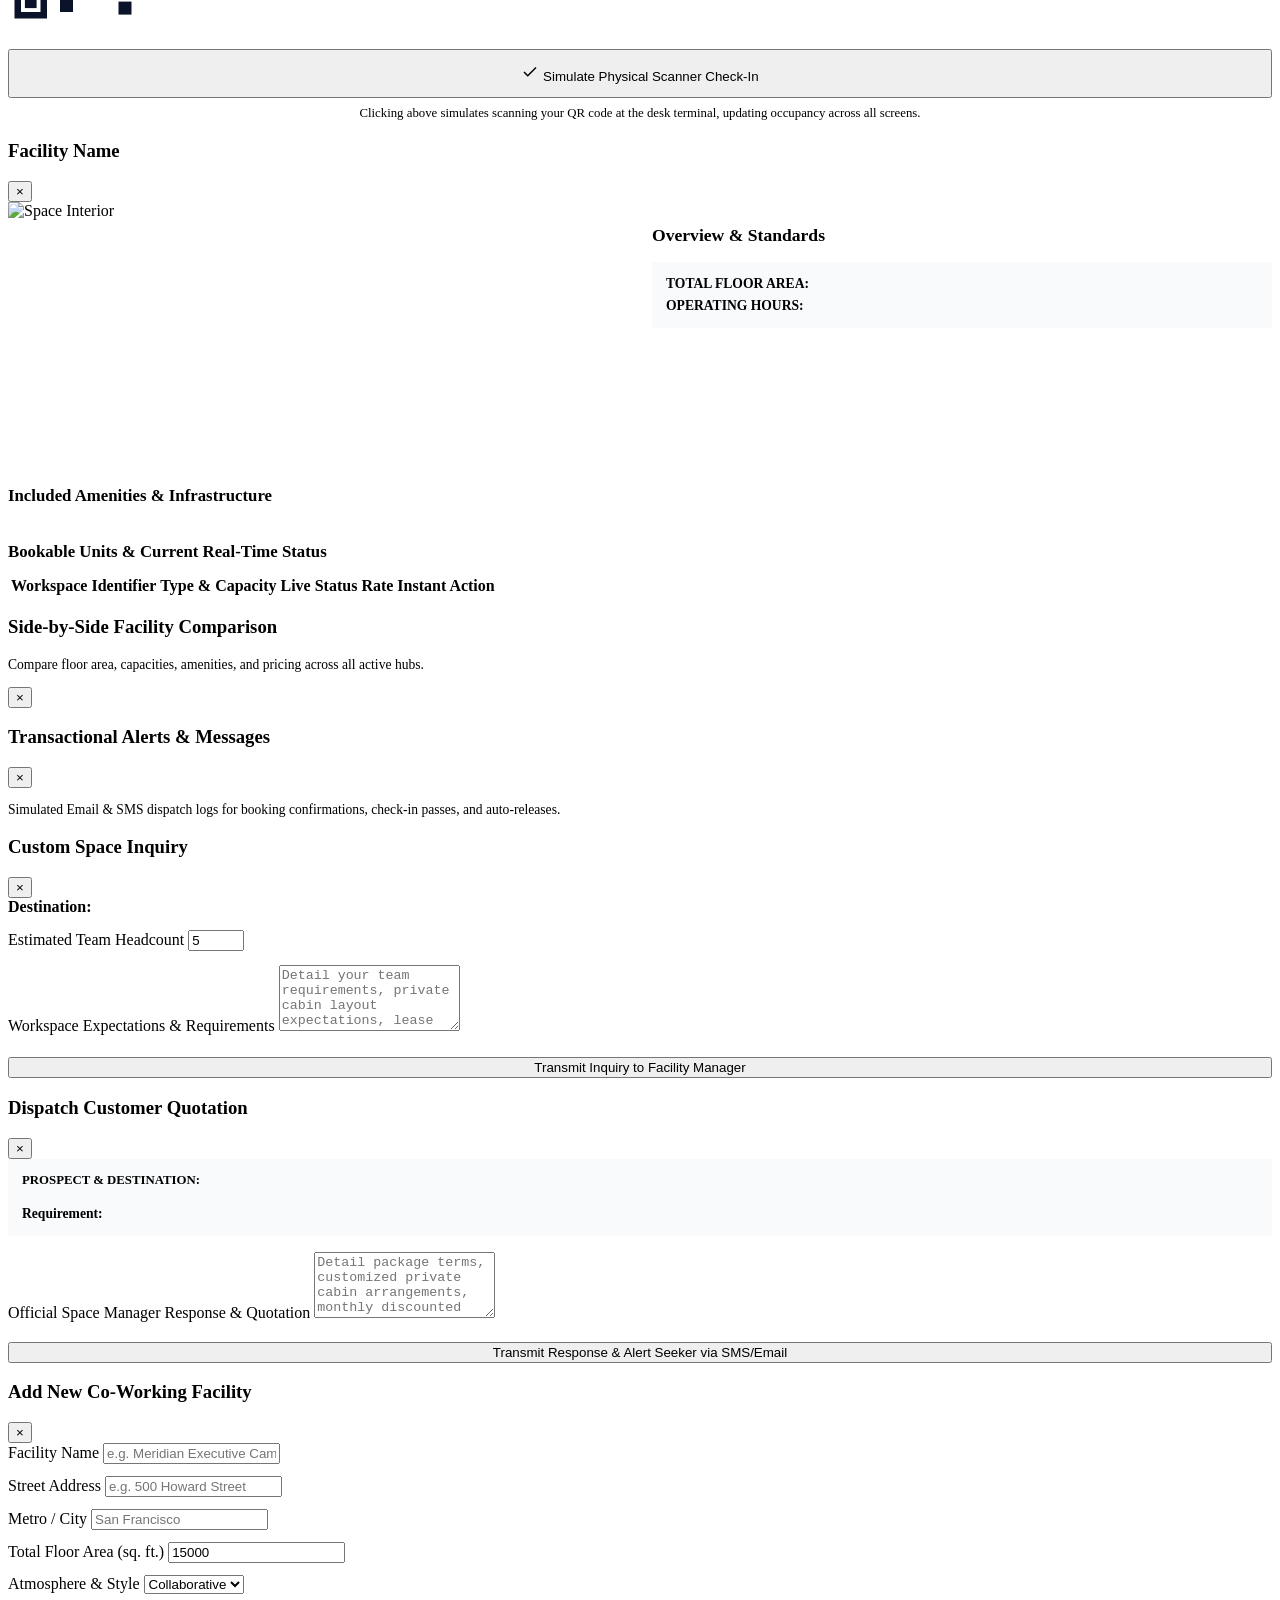
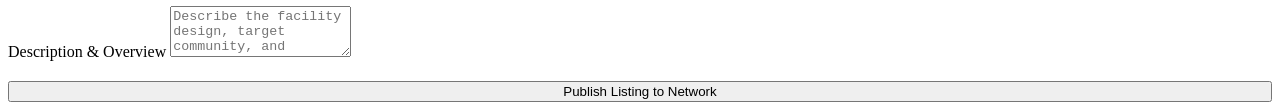
==== commit d6c8af46: "feat(auth): add verified real production emails and strong password validation" ====
--- a/public/index.html
+++ b/public/index.html
@@ -301,13 +301,26 @@
         <button class="btn-close-modal" onclick="closeAuthModal()">&times;</button>
       </div>
 
-      <!-- Quick Demo Switcher -->
-      <div style="background: #f8fafc; border: 1px solid var(--border-subtle); padding: 12px; border-radius: var(--radius-sm); margin-bottom: 20px;">
-        <span style="font-size: 0.75rem; font-weight: 800; text-transform: uppercase; color: var(--text-muted);">Quick One-Click Test Accounts:</span>
-        <div style="display: flex; gap: 8px; margin-top: 8px;">
-          <button type="button" class="btn btn-outline btn-sm" onclick="quickLoginAs('USER')">Freelancer</button>
-          <button type="button" class="btn btn-outline btn-sm" onclick="quickLoginAs('OWNER')">Space Host</button>
-          <button type="button" class="btn btn-outline btn-sm" onclick="quickLoginAs('ADMIN')">Admin</button>
+      <!-- Verified Real Production Accounts -->
+      <div style="background: #f8fafc; border: 1px solid var(--border-subtle); padding: 14px; border-radius: var(--radius-sm); margin-bottom: 20px;">
+        <div style="display: flex; justify-content: space-between; align-items: center; margin-bottom: 8px;">
+          <span style="font-size: 0.75rem; font-weight: 800; text-transform: uppercase; color: var(--brand-navy); letter-spacing: 0.5px;">Verified Real Accounts:</span>
+          <span style="font-size: 0.7rem; color: var(--emerald); font-weight: 700; background: #ecfdf5; padding: 2px 8px; border-radius: 12px; border: 1px solid #a7f3d0;">● Live Auth Active</span>
+        </div>
+        <div style="display: grid; grid-template-columns: repeat(3, 1fr); gap: 6px;">
+          <button type="button" class="btn btn-outline btn-sm" onclick="quickLoginAs('ADMIN')" title="Admin: kumbhasrinivasarao422@gmail.com">
+            <span style="font-weight: 700;">Admin</span>
+          </button>
+          <button type="button" class="btn btn-outline btn-sm" onclick="quickLoginAs('OWNER')" title="Host: vikram.malhotra@nexusworkspaces.com">
+            <span style="font-weight: 700;">Space Host</span>
+          </button>
+          <button type="button" class="btn btn-outline btn-sm" onclick="quickLoginAs('USER')" title="Enterprise: alex.rivera@techventures.io">
+            <span style="font-weight: 700;">Enterprise</span>
+          </button>
+        </div>
+        <div id="quick-cred-hint" style="margin-top: 10px; font-size: 0.76rem; color: var(--text-muted); line-height: 1.45; background: #ffffff; padding: 8px 10px; border-radius: 4px; border: 1px solid #e2e8f0;">
+          <strong>Admin Email:</strong> <code style="color: var(--brand-navy); font-weight: 700;">kumbhasrinivasarao422@gmail.com</code><br/>
+          <strong>Password:</strong> <code style="color: var(--brand-navy); font-weight: 700;">SmartCoWork@2026!</code>
         </div>
       </div>
 
@@ -336,8 +349,12 @@
         </div>
 
         <div class="filter-col" style="margin-bottom: 24px;">
-          <label class="filter-label">Password</label>
-          <input type="password" id="auth-password" class="text-input" required placeholder="••••••••" />
+          <div style="display: flex; justify-content: space-between; align-items: center; margin-bottom: 6px;">
+            <label class="filter-label" style="margin-bottom: 0;">Password</label>
+            <button type="button" onclick="togglePasswordVisibility()" id="btn-toggle-pwd" style="background: none; border: none; font-size: 0.75rem; color: var(--brand-navy); cursor: pointer; font-weight: 600; padding: 0;">Show Password</button>
+          </div>
+          <input type="password" id="auth-password" class="text-input" required placeholder="Enter strong password (min 8 chars)" />
+          <div style="font-size: 0.72rem; color: var(--text-muted); margin-top: 4px;">Must contain at least 8 characters with letters and numbers.</div>
         </div>
 
         <button type="submit" id="auth-submit-btn" class="btn btn-primary" style="width: 100%;">Sign In</button>
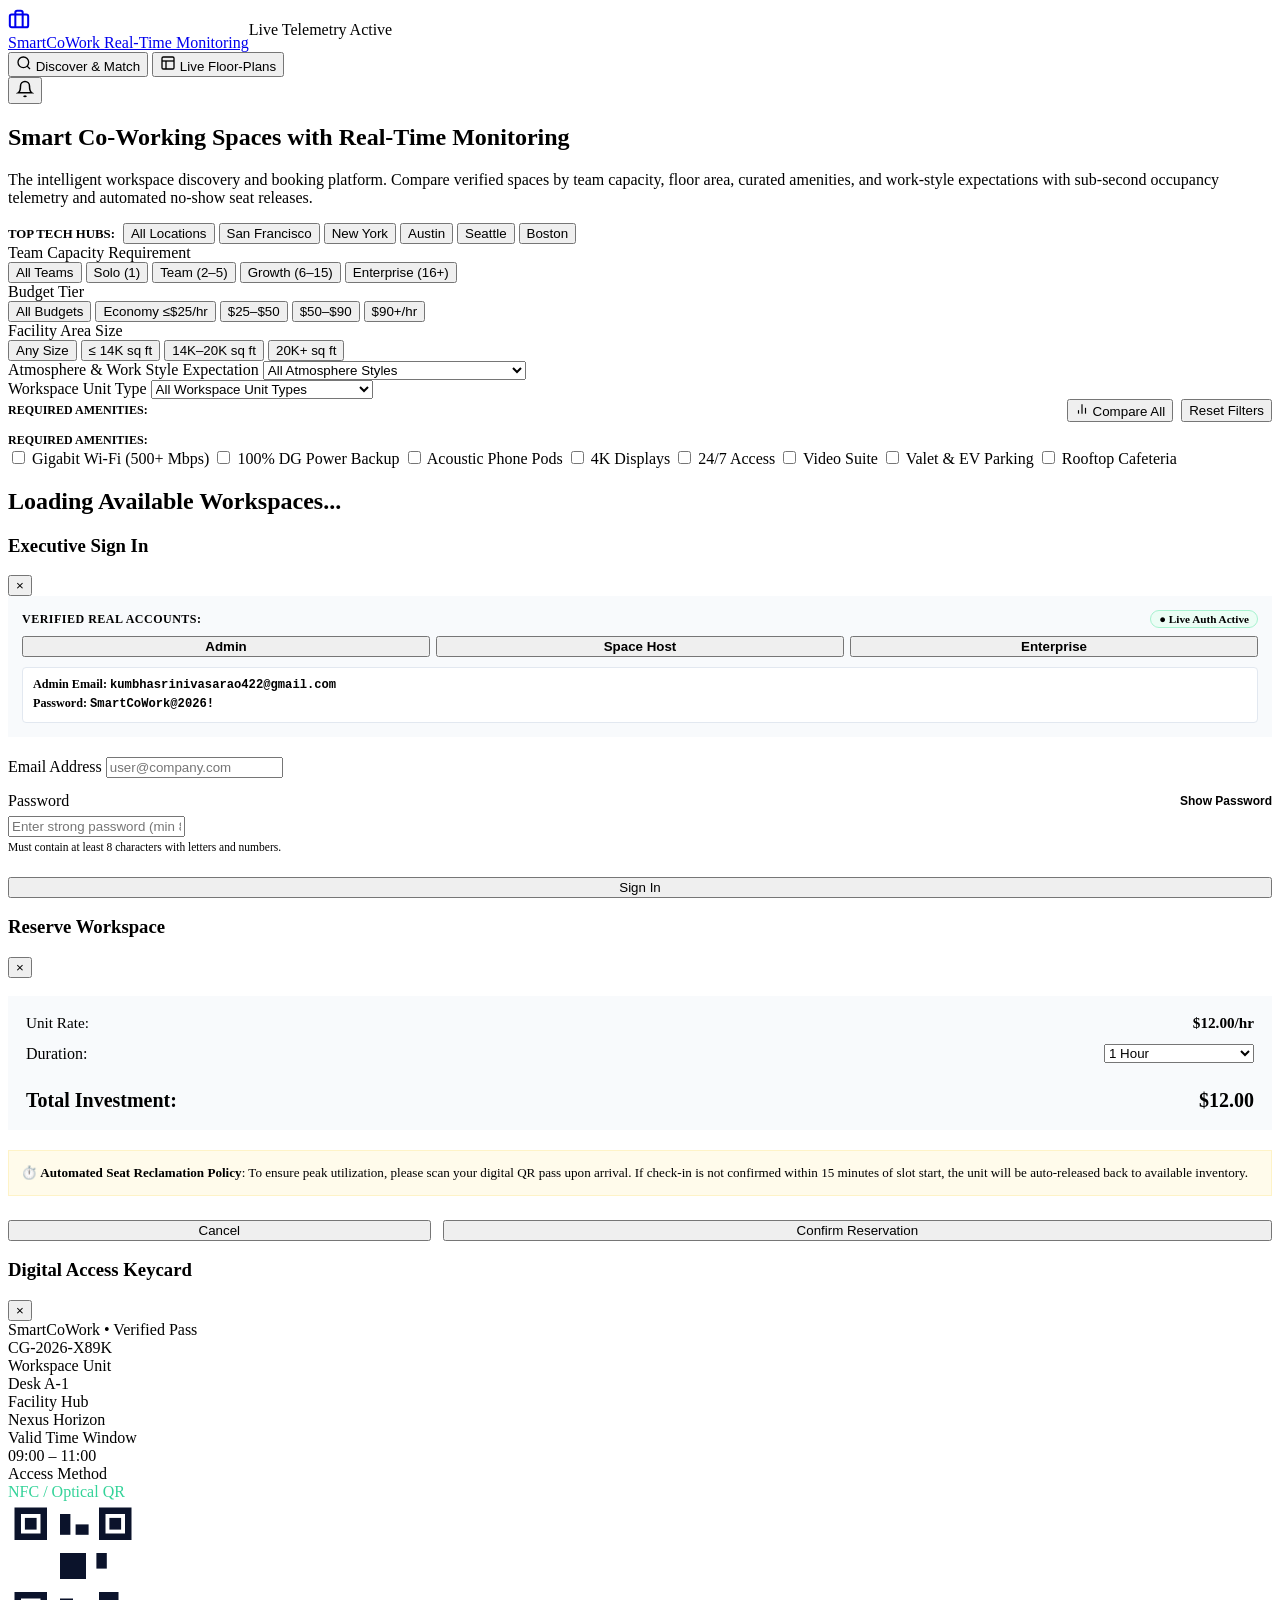
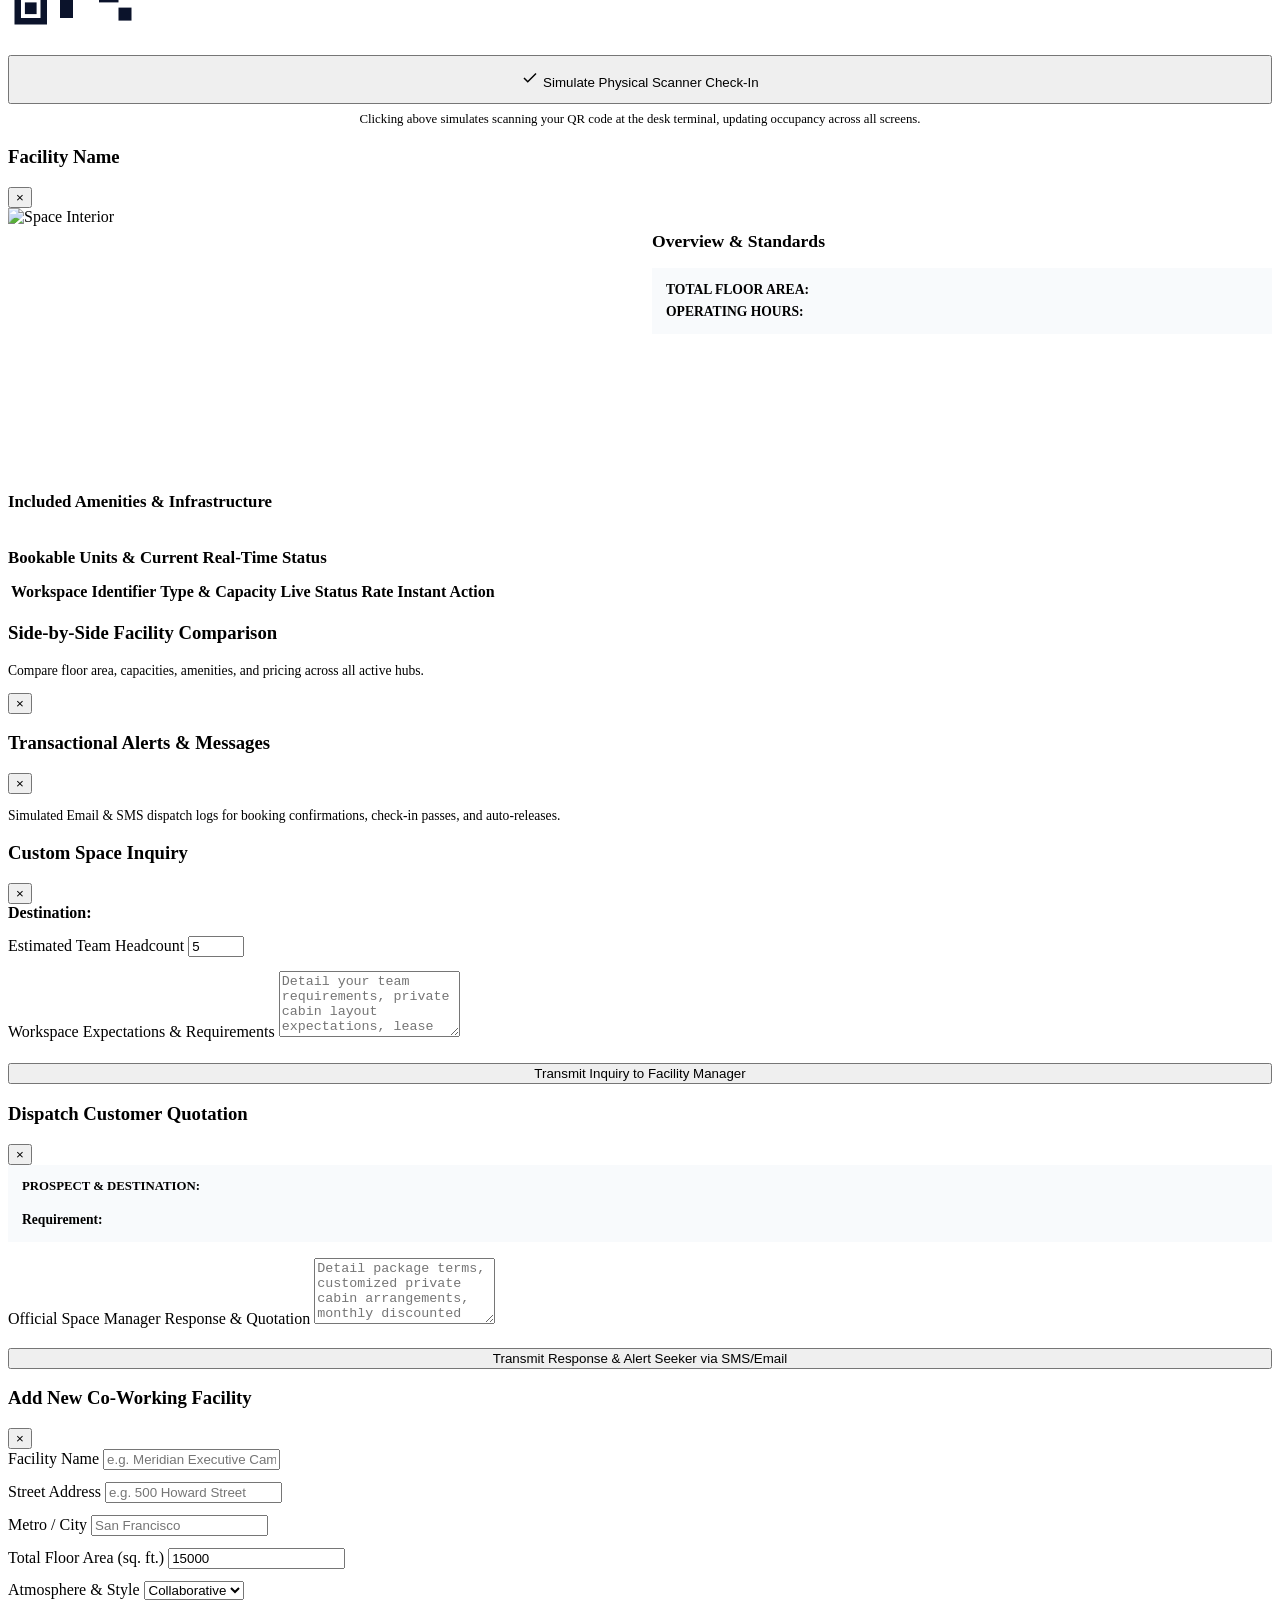
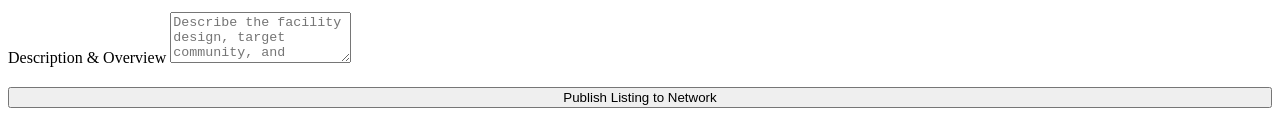
==== commit 43b0752c: "fix(ui): resolve segmented button clipping and optimize filter card grid layout" ====
--- a/public/index.html
+++ b/public/index.html
@@ -103,7 +103,8 @@
 
         <!-- Classy Segmented Filter Bar (NO RANGE SLIDERS) -->
         <div class="executive-filter-card">
-          <div class="filter-row">
+          <!-- Primary Segmented Controls Row (2 Spacious Columns: Capacity & Budget) -->
+          <div class="filter-row filter-row-primary">
             
             <!-- Team Size Segmented Control -->
             <div class="filter-col">
@@ -129,6 +130,11 @@
               </div>
             </div>
 
+          </div>
+
+          <!-- Secondary Filters Row (3 Columns: Area, Atmosphere, Unit Type) -->
+          <div class="filter-row filter-row-secondary">
+            
             <!-- Floor Area Size Segmented Control -->
             <div class="filter-col">
               <label class="filter-label">Facility Area Size</label>
@@ -140,11 +146,6 @@
               </div>
             </div>
 
-          </div>
-
-          <!-- Secondary Filters Row -->
-          <div class="filter-row" style="margin-bottom: 0;">
-            
             <!-- Atmosphere / Vibe Select -->
             <div class="filter-col">
               <label class="filter-label">Atmosphere & Work Style Expectation</label>
@@ -168,21 +169,20 @@
               </select>
             </div>
 
-            <!-- Action Buttons -->
-            <div class="filter-col" style="justify-content: flex-end;">
+          </div>
+
+          <!-- Amenities Filter Selector & Action Buttons -->
+          <div class="amenities-selector-box">
+            <div style="display: flex; justify-content: space-between; align-items: center; width: 100%; flex-wrap: wrap; gap: 12px; margin-bottom: 8px;">
+              <span style="font-size: 0.75rem; font-weight: 800; text-transform: uppercase; color: var(--text-muted);">Required Amenities:</span>
               <div style="display: flex; gap: 8px;">
-                <button class="btn btn-outline" style="flex: 1;" onclick="openCompareModal()">
-                  <svg width="16" height="16" viewBox="0 0 24 24" fill="none" stroke="currentColor" stroke-width="2"><line x1="18" y1="20" x2="18" y2="10"/><line x1="12" y1="20" x2="12" y2="4"/><line x1="6" y1="20" x2="6" y2="14"/></svg>
+                <button class="btn btn-outline btn-sm" onclick="openCompareModal()">
+                  <svg width="14" height="14" viewBox="0 0 24 24" fill="none" stroke="currentColor" stroke-width="2"><line x1="18" y1="20" x2="18" y2="10"/><line x1="12" y1="20" x2="12" y2="4"/><line x1="6" y1="20" x2="6" y2="14"/></svg>
                   Compare All
                 </button>
-                <button class="btn btn-outline" onclick="resetAllFilters()">Reset</button>
+                <button class="btn btn-outline btn-sm" onclick="resetAllFilters()">Reset Filters</button>
               </div>
             </div>
-
-          </div>
-
-          <!-- Amenities Filter Selector -->
-          <div class="amenities-selector-box">
             <span style="font-size: 0.75rem; font-weight: 800; text-transform: uppercase; color: var(--text-muted);">Required Amenities:</span>
             <div class="amenity-chip-list">
               <label class="amenity-chip-label">
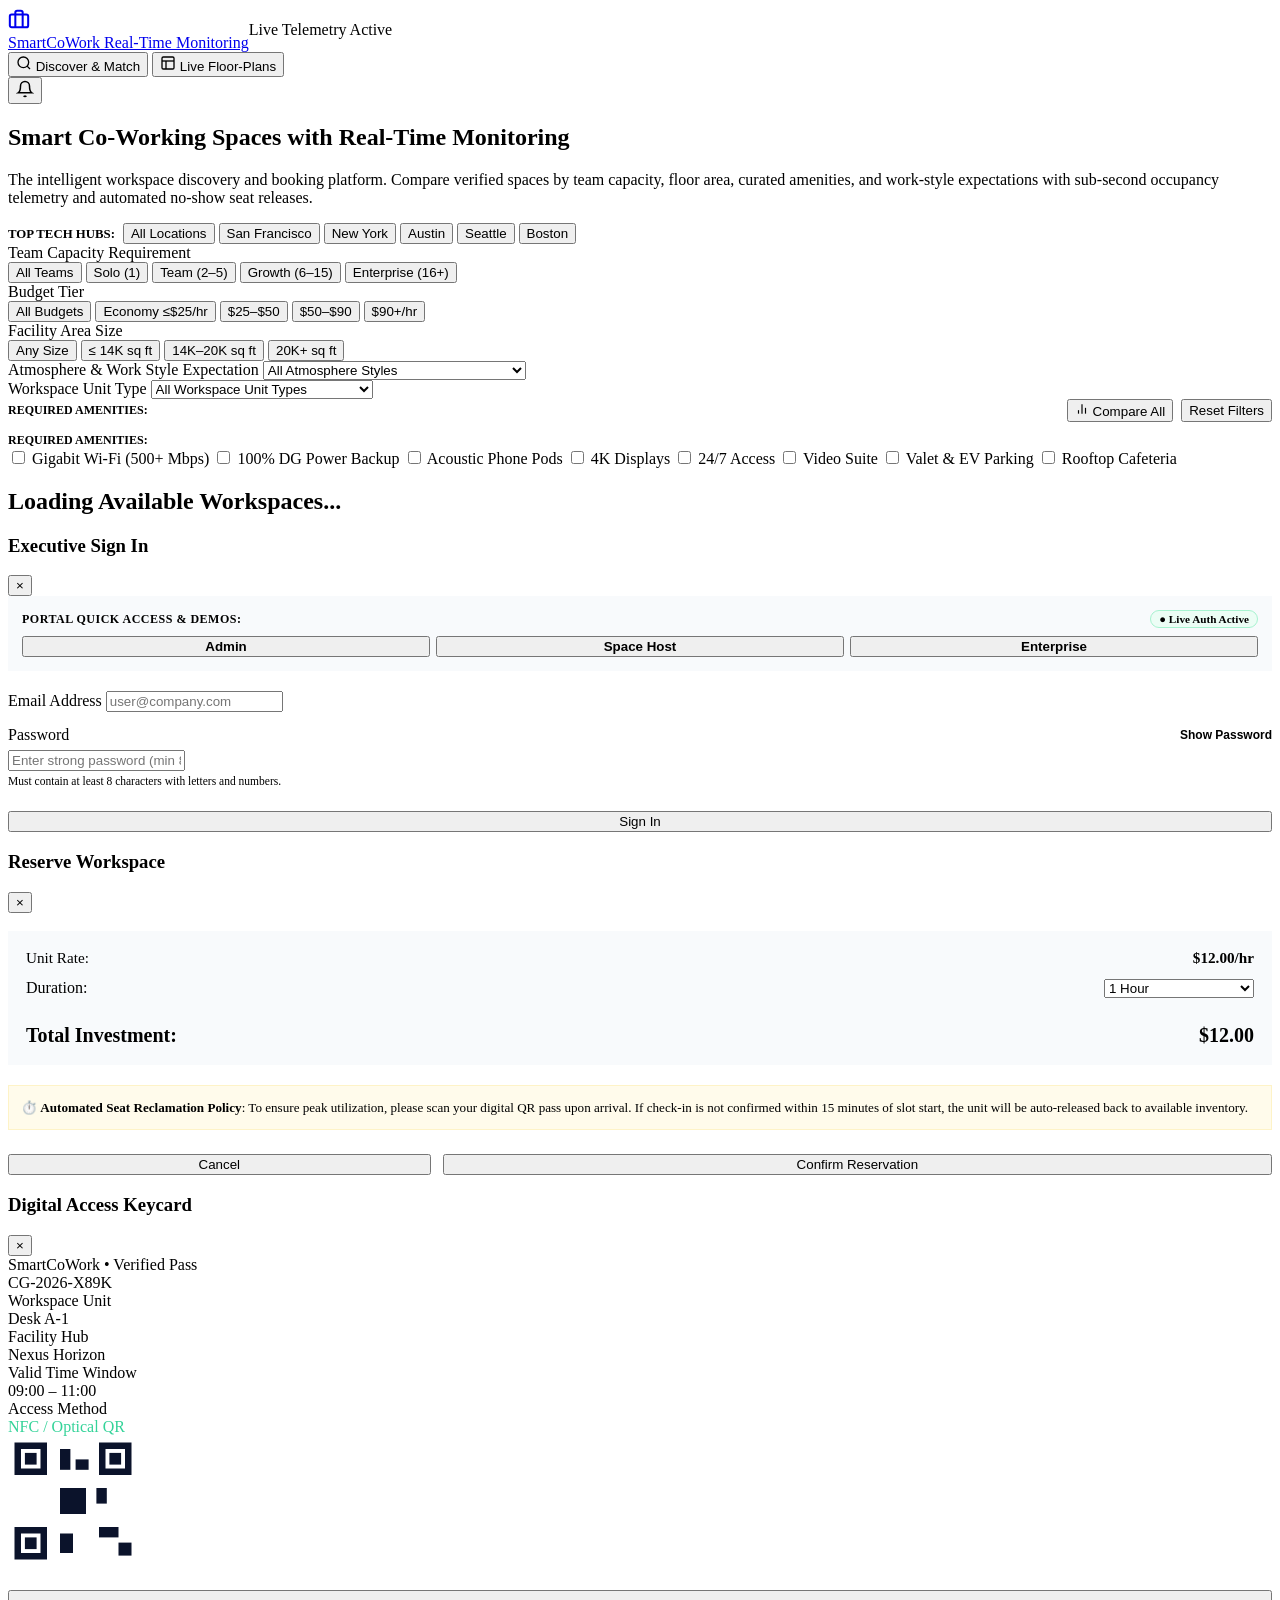
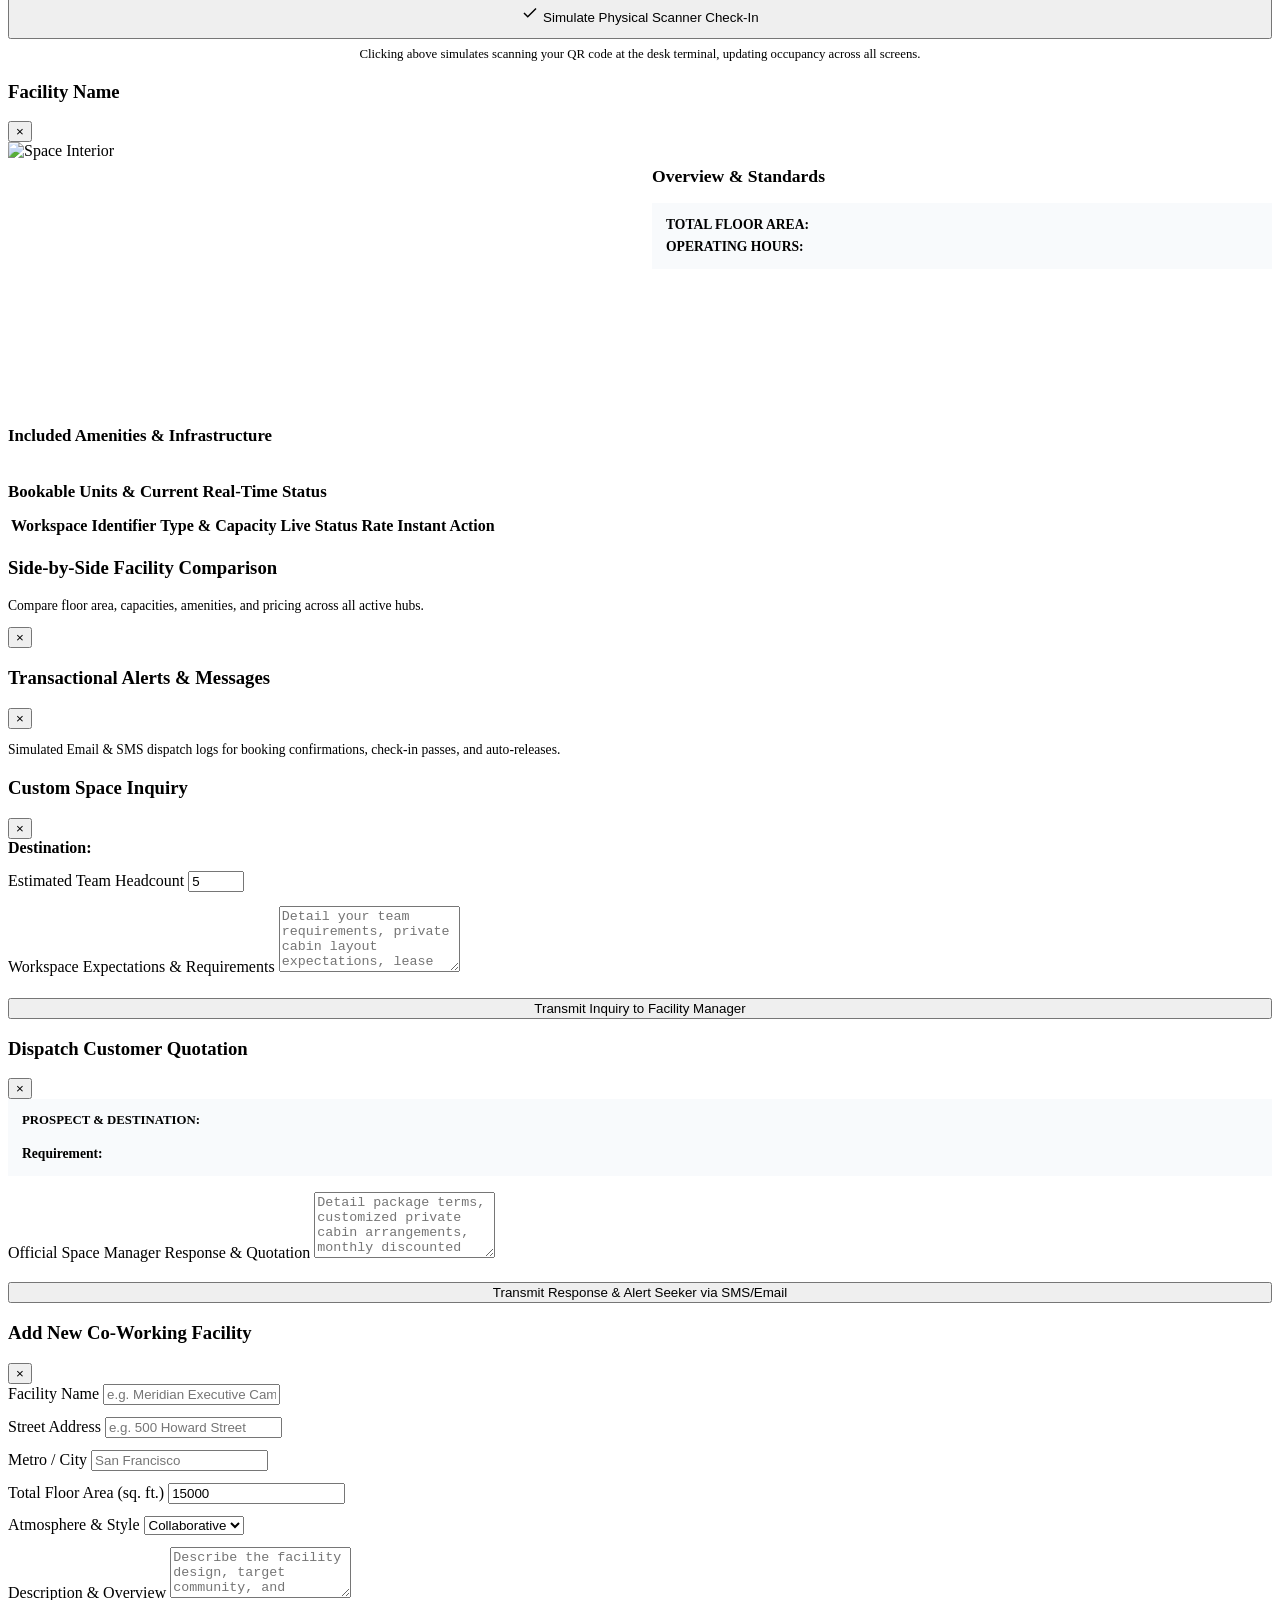
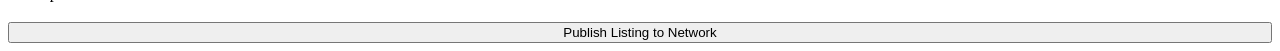
==== commit 9498db20: "fix(security): secure admin credentials in executive sign in modal and enforce strict backend rbac" ====
--- a/public/index.html
+++ b/public/index.html
@@ -301,27 +301,24 @@
         <button class="btn-close-modal" onclick="closeAuthModal()">&times;</button>
       </div>
 
-      <!-- Verified Real Production Accounts -->
+      <!-- Portal Role Quick Access & Demo Portals -->
       <div style="background: #f8fafc; border: 1px solid var(--border-subtle); padding: 14px; border-radius: var(--radius-sm); margin-bottom: 20px;">
         <div style="display: flex; justify-content: space-between; align-items: center; margin-bottom: 8px;">
-          <span style="font-size: 0.75rem; font-weight: 800; text-transform: uppercase; color: var(--brand-navy); letter-spacing: 0.5px;">Verified Real Accounts:</span>
+          <span style="font-size: 0.75rem; font-weight: 800; text-transform: uppercase; color: var(--brand-navy); letter-spacing: 0.5px;">Portal Quick Access & Demos:</span>
           <span style="font-size: 0.7rem; color: var(--emerald); font-weight: 700; background: #ecfdf5; padding: 2px 8px; border-radius: 12px; border: 1px solid #a7f3d0;">● Live Auth Active</span>
         </div>
         <div style="display: grid; grid-template-columns: repeat(3, 1fr); gap: 6px;">
-          <button type="button" class="btn btn-outline btn-sm" onclick="quickLoginAs('ADMIN')" title="Admin: kumbhasrinivasarao422@gmail.com">
+          <button type="button" id="btn-quick-admin" class="btn btn-outline btn-sm quick-role-btn" onclick="quickLoginAs('ADMIN')" title="System Administrator Portal">
             <span style="font-weight: 700;">Admin</span>
           </button>
-          <button type="button" class="btn btn-outline btn-sm" onclick="quickLoginAs('OWNER')" title="Host: vikram.malhotra@nexusworkspaces.com">
+          <button type="button" id="btn-quick-host" class="btn btn-outline btn-sm quick-role-btn" onclick="quickLoginAs('OWNER')" title="Space Host Demo Account">
             <span style="font-weight: 700;">Space Host</span>
           </button>
-          <button type="button" class="btn btn-outline btn-sm" onclick="quickLoginAs('USER')" title="Enterprise: alex.rivera@techventures.io">
+          <button type="button" id="btn-quick-seeker" class="btn btn-outline btn-sm quick-role-btn" onclick="quickLoginAs('USER')" title="Enterprise Seeker Demo Account">
             <span style="font-weight: 700;">Enterprise</span>
           </button>
         </div>
-        <div id="quick-cred-hint" style="margin-top: 10px; font-size: 0.76rem; color: var(--text-muted); line-height: 1.45; background: #ffffff; padding: 8px 10px; border-radius: 4px; border: 1px solid #e2e8f0;">
-          <strong>Admin Email:</strong> <code style="color: var(--brand-navy); font-weight: 700;">kumbhasrinivasarao422@gmail.com</code><br/>
-          <strong>Password:</strong> <code style="color: var(--brand-navy); font-weight: 700;">SmartCoWork@2026!</code>
-        </div>
+        <div id="quick-cred-hint" style="display: none; margin-top: 10px; font-size: 0.76rem; color: var(--text-muted); line-height: 1.45; background: #ffffff; padding: 8px 10px; border-radius: 4px; border: 1px solid #e2e8f0;"></div>
       </div>
 
       <form onsubmit="handleAuthSubmit(event)">
